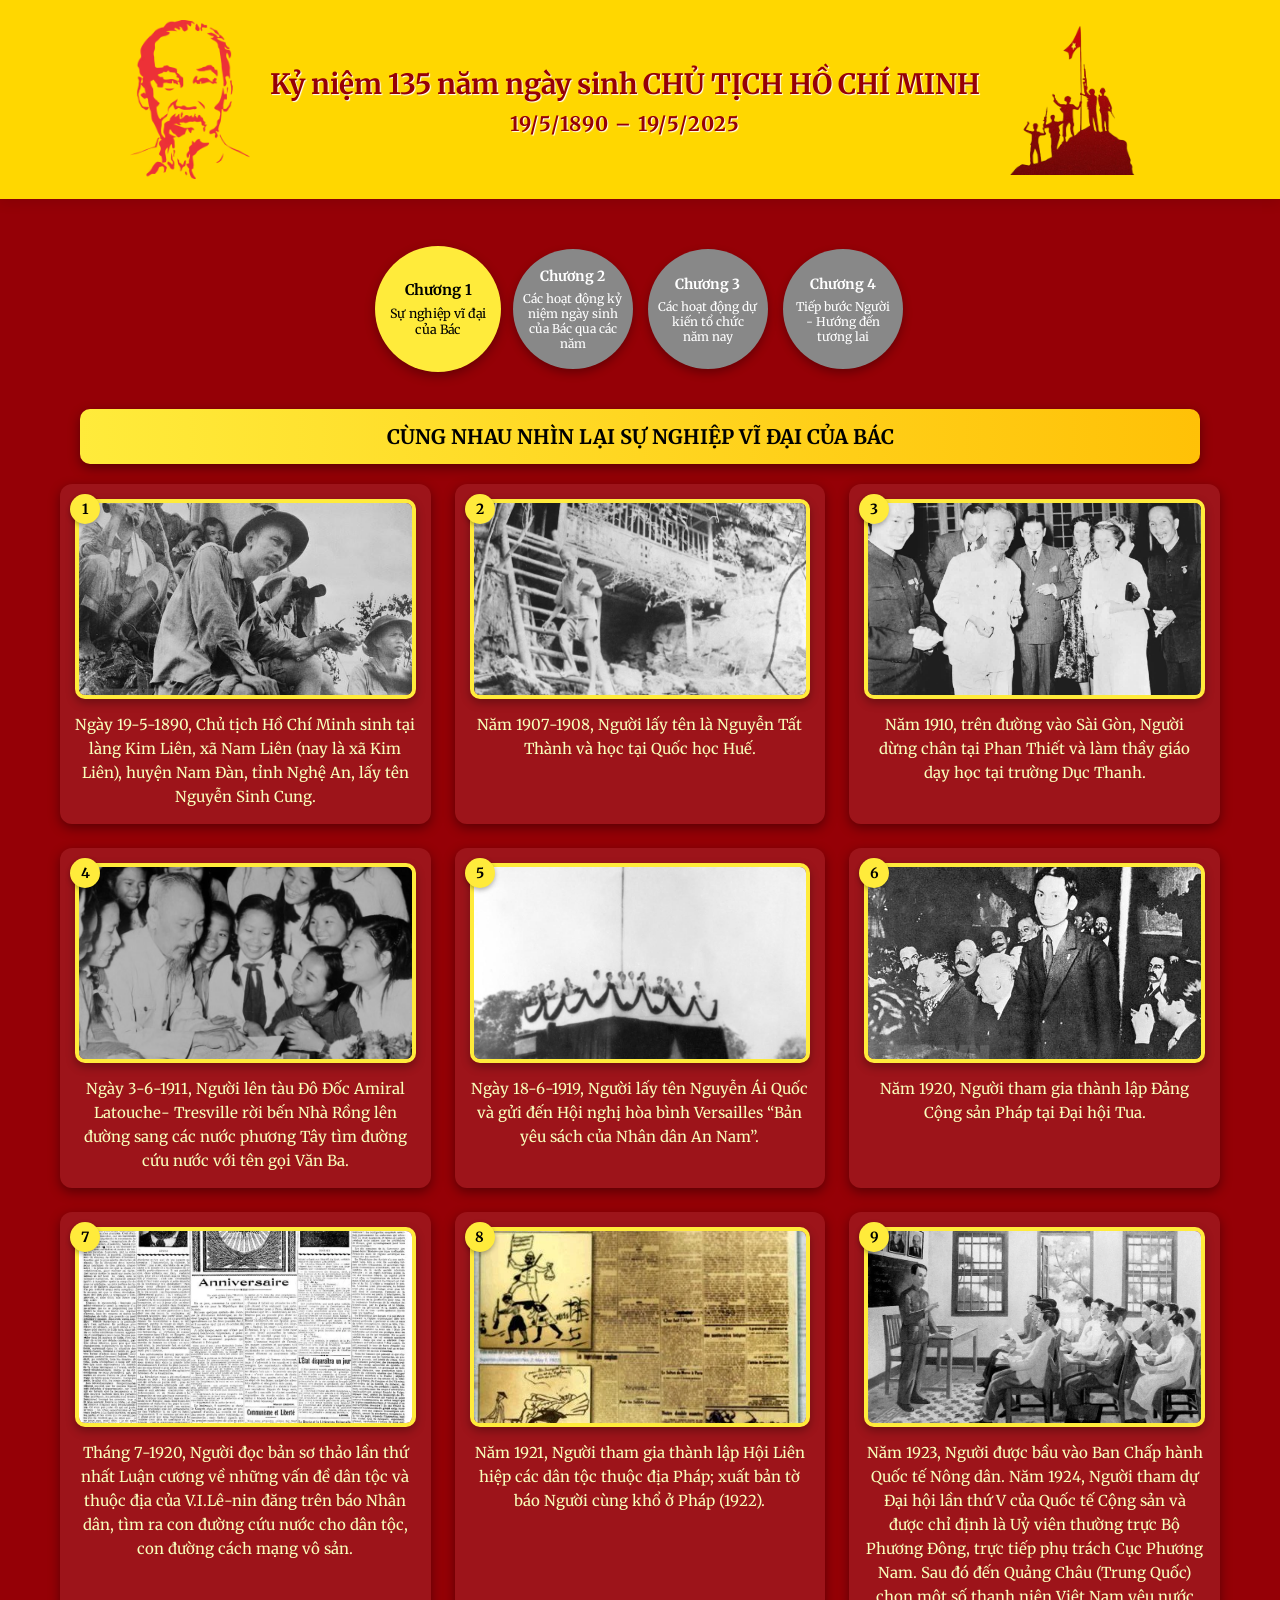
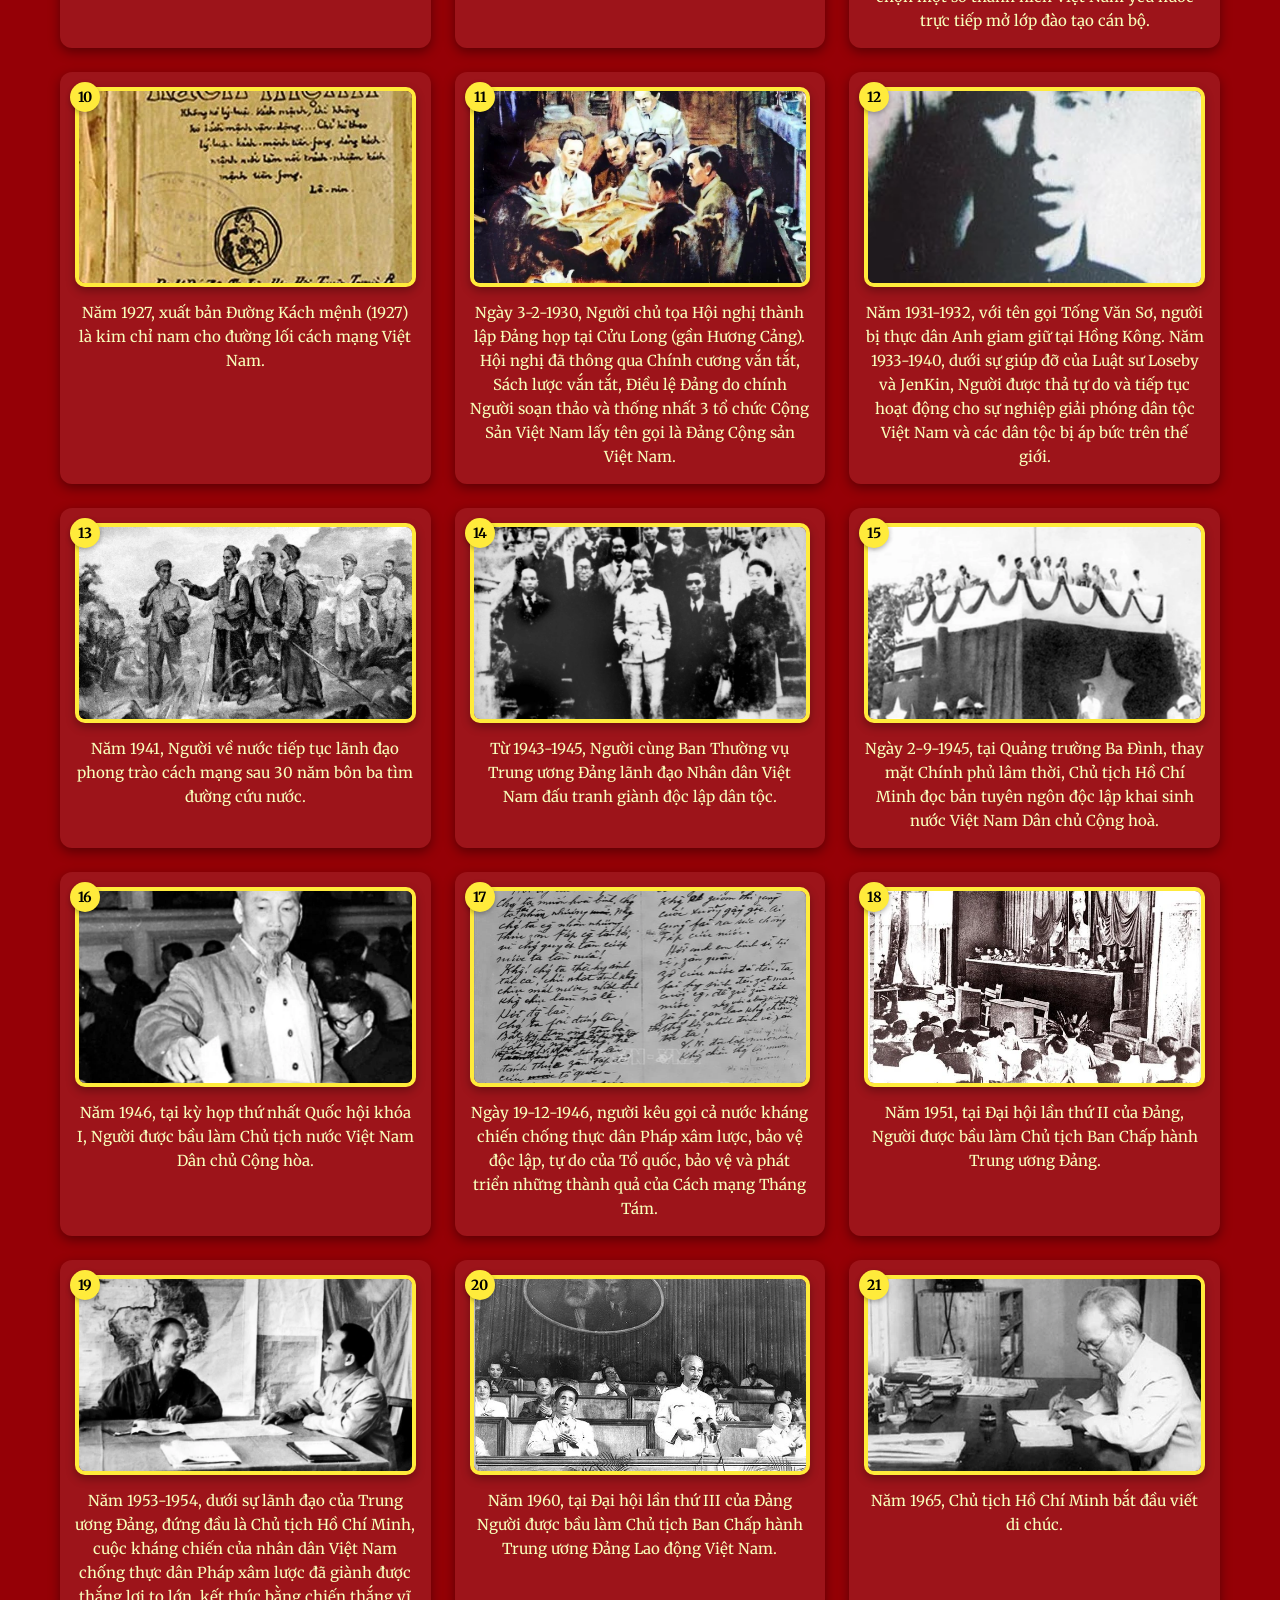
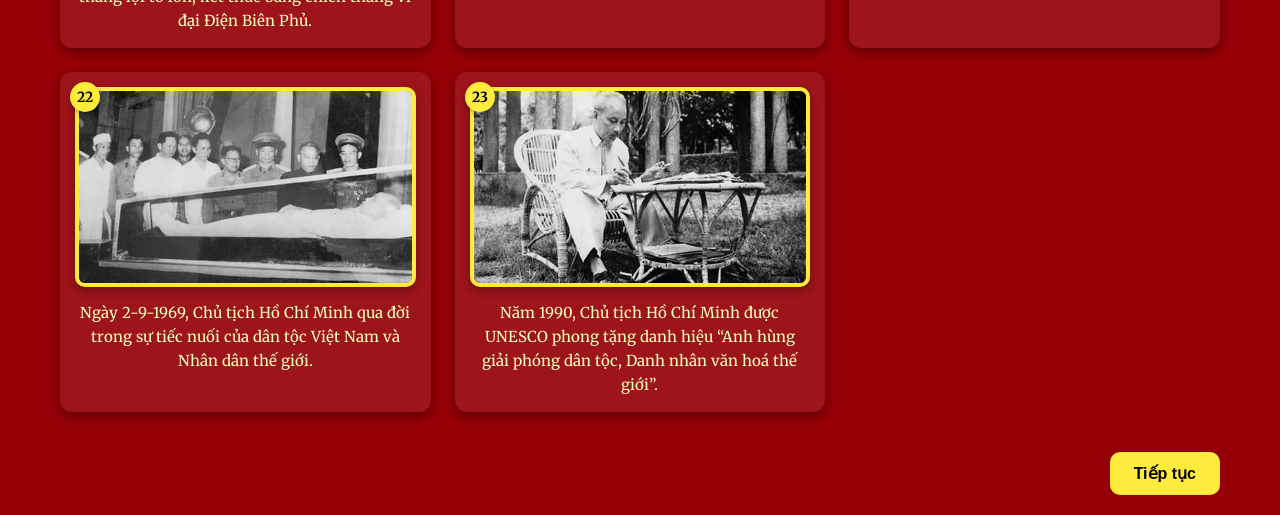
==== trang1.html @ f64d710d "update" ====
<!DOCTYPE html>
<html lang="vi">
<head>
  <meta charset="UTF-8">
  <meta name="viewport" content="width=device-width, initial-scale=1.0">
  <title>Trang 1</title>
  <link href="https://fonts.googleapis.com/css2?family=Roboto:wght@400;500&family=Playfair+Display:wght@700&display=swap" rel="stylesheet">
  <link rel="stylesheet" href="css/trang1.css">
</head>
<body>

  <div id="header-container"></div>

  <div class="body">

    <!-- Điều hướng chương -->
    <div class="chapter-nav">
      <div class="chapter current">Chương 1<br><span>Sự nghiệp vĩ đại của Bác</span></div>
      <div class="chapter">Chương 2<br><span>Các hoạt động kỷ niệm ngày sinh của Bác qua các năm</span></div>
      <div class="chapter">Chương 3<br><span>Các hoạt động dự kiến tổ chức năm nay</span></div>
      <div class="chapter">Chương 4<br><span>Tiếp bước Người - Hướng đến tương lai</span></div>
    </div>    

    <!-- Tiêu đề + Video -->
    <div class="intro-card">
      <div class="section-heading">
        <p>CÙNG NHAU NHÌN LẠI SỰ NGHIỆP VĨ ĐẠI CỦA BÁC</p>
     </div>
    </div>

    <!-- Thư viện hình ảnh -->
    <div class="gallery-grid">
      
      <figure>
        <img class="anh" src="images/trang1/1.webp" alt="Chiến dịch Hồ Chí Minh">
        <figcaption>Ngày 19-5-1890, Chủ tịch Hồ Chí Minh sinh tại làng Kim Liên, xã Nam Liên (nay là xã Kim Liên), huyện Nam Đàn, tỉnh Nghệ An, lấy tên Nguyễn Sinh Cung.</figcaption>
      </figure>

      <figure>
        <img class="anh" src="images/trang1/2.webp" alt="Hang Bồng Tân Trào">
        <figcaption>Năm 1907-1908, Người lấy tên là Nguyễn Tất Thành và học tại Quốc học Huế.</figcaption>
      </figure>

      <figure>
        <img class="anh" src="images/trang1/3.webp" alt="Tiếp đoàn Hòa bình Pháp">
        <figcaption>Năm 1910, trên đường vào Sài Gòn, Người dừng chân tại Phan Thiết và làm thầy giáo dạy học tại trường Dục Thanh.</figcaption>
      </figure>

      <figure>
        <img class="anh" src="images/trang1/4.webp" alt="Học sinh Trưng Vương">
        <figcaption>Ngày 3-6-1911, Người lên tàu Đô Đốc Amiral Latouche- Tresville rời bến Nhà Rồng lên đường sang các nước phương Tây tìm đường cứu nước với tên gọi Văn Ba.</figcaption>
      </figure>

      <figure>
        <img class="anh" src="images/trang1/5.webp" alt="Tuyên ngôn độc lập">
        <figcaption>Ngày 18-6-1919, Người lấy tên Nguyễn Ái Quốc và gửi đến Hội nghị hòa bình Versailles “Bản yêu sách của Nhân dân An Nam”.</figcaption>
      </figure>

      <figure>
        <img class="anh" src="images/trang1/6.webp" alt="Đền Hùng 1954">
        <figcaption>Năm 1920, Người tham gia thành lập Đảng Cộng sản Pháp tại Đại hội Tua.</figcaption>
      </figure>

      <figure>
        <img class="anh" src="images/trang1/7.webp" alt="Đền Hùng 1954">
        <figcaption>Tháng 7-1920, Người đọc bản sơ thảo lần thứ nhất Luận cương về những vấn đề dân tộc và thuộc địa của V.I.Lê-nin đăng trên báo Nhân dân, tìm ra con đường cứu nước cho dân tộc, con đường cách mạng vô sản.</figcaption>
      </figure>

      <figure>
        <img class="anh" src="images/trang1/8.webp" alt="Đền Hùng 1954">
        <figcaption>Năm 1921, Người tham gia thành lập Hội Liên hiệp các dân tộc thuộc địa Pháp; xuất bản tờ báo Người cùng khổ ở Pháp (1922).</figcaption>
      </figure>

      <figure>
        <img class="anh" src="images/trang1/9.webp" alt="Đền Hùng 1954">
        <figcaption>Năm 1923, Người được bầu vào Ban Chấp hành Quốc tế Nông dân. Năm 1924, Người tham dự Đại hội lần thứ V của Quốc tế Cộng sản và được chỉ định là Uỷ viên thường trực Bộ Phương Đông, trực tiếp phụ trách Cục Phương Nam. Sau đó đến Quảng Châu (Trung Quốc) chọn một số thanh niên Việt Nam yêu nước trực tiếp mở lớp đào tạo cán bộ.</figcaption>
      </figure>


      <figure>
        <img class="anh" src="images/trang1/10.webp" alt="Đền Hùng 1954">
        <figcaption>Năm 1927, xuất bản Đường Kách mệnh (1927) là kim chỉ nam cho đường lối cách mạng Việt Nam.</figcaption>
      </figure>

      <figure>
        <img class="anh" src="images/trang1/11.webp" alt="Đền Hùng 1954">
        <figcaption>Ngày 3-2-1930, Người chủ tọa Hội nghị thành lập Đảng họp tại Cửu Long (gần Hương Cảng). Hội nghị đã thông qua Chính cương vắn tắt, Sách lược vắn tắt, Điều lệ Đảng do chính Người soạn thảo và thống nhất 3 tổ chức Cộng Sản Việt Nam lấy tên gọi là Đảng Cộng sản Việt Nam.</figcaption>
      </figure>

      <figure>
        <img class="anh" src="images/trang1/12.webp" alt="Đền Hùng 1954">
        <figcaption>Năm 1931-1932, với tên gọi Tống Văn Sơ, người bị thực dân Anh giam giữ tại Hồng Kông. Năm 1933-1940, dưới sự giúp đỡ của Luật sư Loseby và JenKin, Người được thả tự do và tiếp tục hoạt động cho sự nghiệp giải phóng dân tộc Việt Nam và các dân tộc bị áp bức trên thế giới.</figcaption>
      </figure>

      <figure>
        <img class="anh" src="images/trang1/13.webp" alt="Đền Hùng 1954">
        <figcaption>Năm 1941, Người về nước tiếp tục lãnh đạo phong trào cách mạng sau 30 năm bôn ba tìm đường cứu nước.</figcaption>
      </figure>

      <figure>
        <img class="anh" src="images/trang1/14.webp" alt="Đền Hùng 1954">
        <figcaption>Từ 1943-1945, Người cùng Ban Thường vụ Trung ương Đảng lãnh đạo Nhân dân Việt Nam đấu tranh giành độc lập dân tộc.</figcaption>
      </figure>

      
      <figure>
        <img class="anh" src="images/trang1/15.webp" alt="Đền Hùng 1954">
        <figcaption>Ngày 2-9-1945, tại Quảng trường Ba Đình, thay mặt Chính phủ lâm thời, Chủ tịch Hồ Chí Minh đọc bản tuyên ngôn độc lập khai sinh nước Việt Nam Dân chủ Cộng hoà.</figcaption>
      </figure>

      <figure>
        <img class="anh" src="images/trang1/16.webp" alt="Đền Hùng 1954">
        <figcaption>Năm 1946, tại kỳ họp thứ nhất Quốc hội khóa I, Người được bầu làm Chủ tịch nước Việt Nam Dân chủ Cộng hòa.</figcaption>
      </figure>

      <figure>
        <img class="anh" src="images/trang1/17.webp" alt="Đền Hùng 1954">
        <figcaption>Ngày 19-12-1946, người kêu gọi cả nước kháng chiến chống thực dân Pháp xâm lược, bảo vệ độc lập, tự do của Tổ quốc, bảo vệ và phát triển những thành quả của Cách mạng Tháng Tám.</figcaption>
      </figure>

      <figure>
        <img class="anh" src="images/trang1/18.webp" alt="Đền Hùng 1954">
        <figcaption>Năm 1951, tại Đại hội lần thứ II của Đảng, Người được bầu làm Chủ tịch Ban Chấp hành Trung ương Đảng.</figcaption>
      </figure>

      <figure>
        <img class="anh" src="images/trang1/19.webp" alt="Đền Hùng 1954">
        <figcaption>Năm 1953-1954, dưới sự lãnh đạo của Trung ương Đảng, đứng đầu là Chủ tịch Hồ Chí Minh, cuộc kháng chiến của nhân dân Việt Nam chống thực dân Pháp xâm lược đã giành được thắng lợi to lớn, kết thúc bằng chiến thắng vĩ đại Điện Biên Phủ.</figcaption>
      </figure>

      <figure>
        <img class="anh" src="images/trang1/20.webp" alt="Đền Hùng 1954">
        <figcaption>Năm 1960, tại Đại hội lần thứ III của Đảng Người được bầu làm Chủ tịch Ban Chấp hành Trung ương Đảng Lao động Việt Nam.</figcaption>
      </figure>

      <figure>
        <img class="anh" src="images/trang1/21.webp" alt="Đền Hùng 1954">
        <figcaption>Năm 1965, Chủ tịch Hồ Chí Minh bắt đầu viết di chúc.</figcaption>
      </figure>

      <figure>
        <img class="anh" src="images/trang1/22.webp" alt="Đền Hùng 1954">
        <figcaption>Ngày 2-9-1969, Chủ tịch Hồ Chí Minh qua đời trong sự tiếc nuối của dân tộc Việt Nam và Nhân dân thế giới.</figcaption>
      </figure>

      <figure>
        <img class="anh" src="images/trang1/23.webp" alt="Đền Hùng 1954">
        <figcaption>Năm 1990, Chủ tịch Hồ Chí Minh được UNESCO phong tặng danh hiệu “Anh hùng giải phóng dân tộc, Danh nhân văn hoá thế giới”.</figcaption>
      </figure>

    </div>

    <div class="btn-container right-align">
      <a href="trang2.html"><button class="exploreBtn">Tiếp tục</button></a>
    </div>

  </div>

  
  <div id="myModal" class="modal">
    <span class="closeBtn" onclick="closeModal()">&times;</span>
    <span class="modal-nav modal-prev" onclick="navigate(-1)">&#8592;</span>
    <span class="modal-nav modal-next" onclick="navigate(1)">&#8594;</span>
    <img class="modal-content" id="modalImg">
    <div id="modalCaption"></div>
  </div>

  <script>
    fetch('components/header_1.html')
      .then(response => response.text())
      .then(data => {
        document.getElementById('header-container').innerHTML = data;
      });
  </script>

<script>
  const figures = document.querySelectorAll(".gallery-grid figure");
const modal = document.getElementById("myModal");
const modalImg = document.getElementById("modalImg");
const caption = document.getElementById("modalCaption");
const prevBtn = document.querySelector(".modal-prev");
const nextBtn = document.querySelector(".modal-next");
let currentIndex = 0;

figures.forEach((figure, index) => {
  figure.addEventListener("click", () => {
    currentIndex = index;
    openModal(figure);
  });
});

function openModal(figure) {
  const img = figure.querySelector("img");
  modal.style.display = "block";
  modalImg.src = img.src;
  caption.innerHTML = figure.querySelector("figcaption")?.innerHTML || "";
  updateNavigationButtons();
}

function closeModal() {
  modal.style.display = "none";
}

function navigate(direction) {
  currentIndex += direction;
  if (currentIndex < 0) currentIndex = figures.length - 1;
  if (currentIndex >= figures.length) currentIndex = 0;
  openModal(figures[currentIndex]);
}

function updateNavigationButtons() {
  // Reset buttons to default state
  prevBtn.classList.remove("disabled");
  nextBtn.classList.remove("disabled");

  // Disable the prev button on the first image
  if (currentIndex === 0) {
    prevBtn.classList.add("disabled");
  }

  // Disable the next button on the last image
  if (currentIndex === figures.length - 1) {
    nextBtn.classList.add("disabled");
  }
}

window.addEventListener("click", (e) => {
  if (e.target === modal) closeModal();
});

</script>

</body>
</html>
---- css/trang1.css ----
body {
  margin: 0;
  font-family: 'Roboto', sans-serif;
  background-color: #950006;
  color: #fff;
}

.body {
  padding: 20px;
  max-width: 1200px;
  margin: auto;
}

/* Điều hướng chương */
.chapter-nav {
  display: flex;
  justify-content: center;
  flex-wrap: wrap;
  gap: 15px;
  margin: 30px 0;
}

.chapter {
  width: 120px;
  height: 120px;
  background-color: #888; /* Màu xám mặc định */
  color: white;
  border-radius: 50%;
  text-align: center;
  padding: 10px;
  box-shadow: 0 4px 10px rgba(0,0,0,0.3);
  display: flex;
  flex-direction: column;
  justify-content: center;
  font-size: 14px;
  font-weight: bold;
  transition: transform 0.3s, background-color 0.3s;
}

.chapter span {
  font-weight: normal;
  font-size: 12px;
  display: block;
  margin-top: 6px;
}

.chapter.current {
  background-color: #ffeb3b; /* Màu vàng cho chương hiện tại */
  color: black;
  transform: scale(1.05);
}

.chapter:hover {
  transform: scale(1.07);
  cursor: pointer;
}

/* Tiêu đề */
.text {
  font-size: 26px;
  text-align: center;
  font-weight: bold;
  margin-bottom: 20px;
}

.section-title {
  margin-top: 40px;
  font-size: 22px;
  text-align: center;
  font-weight: bold;
}

/* Video */
.video {
  display: flex;
  justify-content: center;
  margin: 20px 0;
}

.media {
  width: 100%;
  max-width: 800px;
  border-radius: 12px;
  box-shadow: 0 4px 10px rgba(0, 0, 0, 0.4);
}

/* Gallery Grid */
.gallery-grid {
  display: grid;
  grid-template-columns: repeat(auto-fit, minmax(300px, 1fr));
  gap: 24px;
  counter-reset: figureCounter;
}

figure {
  background-color: rgba(255, 255, 255, 0.08);
  padding: 15px;
  border-radius: 12px;
  box-shadow: 0 4px 12px rgba(0, 0, 0, 0.4);
  transition: transform 0.3s;
  position: relative;
  counter-increment: figureCounter;
}

figure::before {
  content: counter(figureCounter);
  position: absolute;
  top: 10px;
  left: 10px;
  background-color: #ffeb3b;
  color: #000;
  width: 30px;
  height: 30px;
  border-radius: 50%;
  font-weight: bold;
  display: flex;
  align-items: center;
  justify-content: center;
  font-size: 14px;
  box-shadow: 0 2px 5px rgba(0,0,0,0.3);
  z-index: 1;
}

figure:hover {
  transform: translateY(-5px);
}

.anh {
  width: 100%;
  height: 200px;
  object-fit: cover;
  border-radius: 10px;
  border: 4px solid #ffeb3b;
  box-shadow: 0 4px 10px rgba(0, 0, 0, 0.3);
}

figcaption {
  color: #F8FFBB;
  font-size: 15px;
  margin-top: 10px;
  line-height: 1.6;
  text-align: center;
}

/* Nút chuyển trang */
.btn-container {
  margin-top: 40px;
  display: flex;
  justify-content: flex-end;
}

button {
  padding: 12px 24px;
  font-size: 16px;
  background-color: #ffeb3b;
  color: black;
  border: none;
  border-radius: 10px;
  cursor: pointer;
  font-weight: bold;
  transition: background-color 0.3s, transform 0.3s;
}

button:hover {
  background-color: #fdd835;
  transform: scale(1.05);
}

/* Responsive */
@media (max-width: 600px) {
  .chapter {
    width: 100px;
    height: 100px;
    font-size: 12px;
  }

  .chapter span {
    font-size: 10px;
  }

  .text {
    font-size: 20px;
  }

  .section-title {
    font-size: 18px;
  }

  figcaption {
    font-size: 14px;
  }

  figure::before {
    width: 26px;
    height: 26px;
    font-size: 12px;
  }
}

/* Modal */
.modal {
  display: none;
  position: fixed;
  z-index: 999;
  padding-top: 60px;
  left: 0;
  top: 0;
  width: 100%;
  height: 100%;
  overflow: auto;
  background-color: rgba(0,0,0,0.9);
}

.modal-content {
  margin: auto;
  display: block;
  max-width: 90%;
  max-height: 80vh;
  border-radius: 10px;
  box-shadow: 0 0 10px #000;
}

.closeBtn {
  position: absolute;
  top: 30px;
  right: 40px;
  color: #fff;
  font-size: 40px;
  font-weight: bold;
  cursor: pointer;
}
#modalCaption {
  text-align: center; /* Canh giữa nội dung caption */
  padding: 10px; /* Thêm padding để không bị dính vào cạnh modal */
  font-size: 16px;
  color: #fff;
  max-width: 90%; /* Đảm bảo không quá rộng */
  margin: 0 auto; /* Căn giữa nếu cần */
}
#caption {
  text-align: center; /* Căn giữa nội dung */
  color: #fff;
  margin-top: 10px;
  font-size: 18px;
  width: 800px; /* Độ dài cố định */
  position: absolute; /* Đảm bảo caption được căn giữa trong modal */
  left: 50%; /* Căn trái phải giữa */
  transform: translateX(-50%); /* Di chuyển 50% về bên trái để căn giữa */
  bottom: 20px; /* Đặt khoảng cách từ dưới lên */
}

.section-heading {
  margin: 40px 20px 20px;
  padding: 15px 20px;
  background: linear-gradient(90deg, #ffeb3b 0%, #ffc107 100%);
  border-radius: 10px;
  box-shadow: 0 4px 12px rgba(0, 0, 0, 0.4);
  text-align: center;
  color: #000;
  font-size: 20px;
  font-weight: bold;
}

.section-heading2 {
  margin: 40px 200px 20px 200px;
  padding: 15px 20px;
  background: linear-gradient(90deg, #ffeb3b 0%, #ffc107 100%);
  border-radius: 10px;
  box-shadow: 0 4px 12px rgba(0, 0, 0, 0.4);
  text-align: center;
  color: #000;
  font-size: 20px;
  font-weight: bold;
}

.modal-nav {
  position: absolute;
  top: 50%;
  transform: translateY(-50%);
  font-size: 3rem; /* to make it more visible */
  color: white;
  background-color: rgba(0, 0, 0, 0.4);
  border: none;
  padding: 0.5rem 1rem;
  cursor: pointer;
  z-index: 1001;
  border-radius: 50%;
  transition: background-color 0.3s ease, transform 0.2s;
}
.modal-nav.disabled {
  opacity: 0.5;
  pointer-events: none;
}
.modal-nav:hover {
  background-color: rgba(0, 0, 0, 0.7);
  transform: translateY(-50%) scale(1.1);
}

.modal-prev {
  left: 10px;
}

.modal-next {
  right: 10px;
}

.closeBtn {
  position: absolute;
  top: 15px;
  right: 20px;
  font-size: 2rem;
  color: white;
  cursor: pointer;
  z-index: 1001;
  transition: color 0.2s ease;
}

.closeBtn:hover {
  color: #ff5e5e;
}
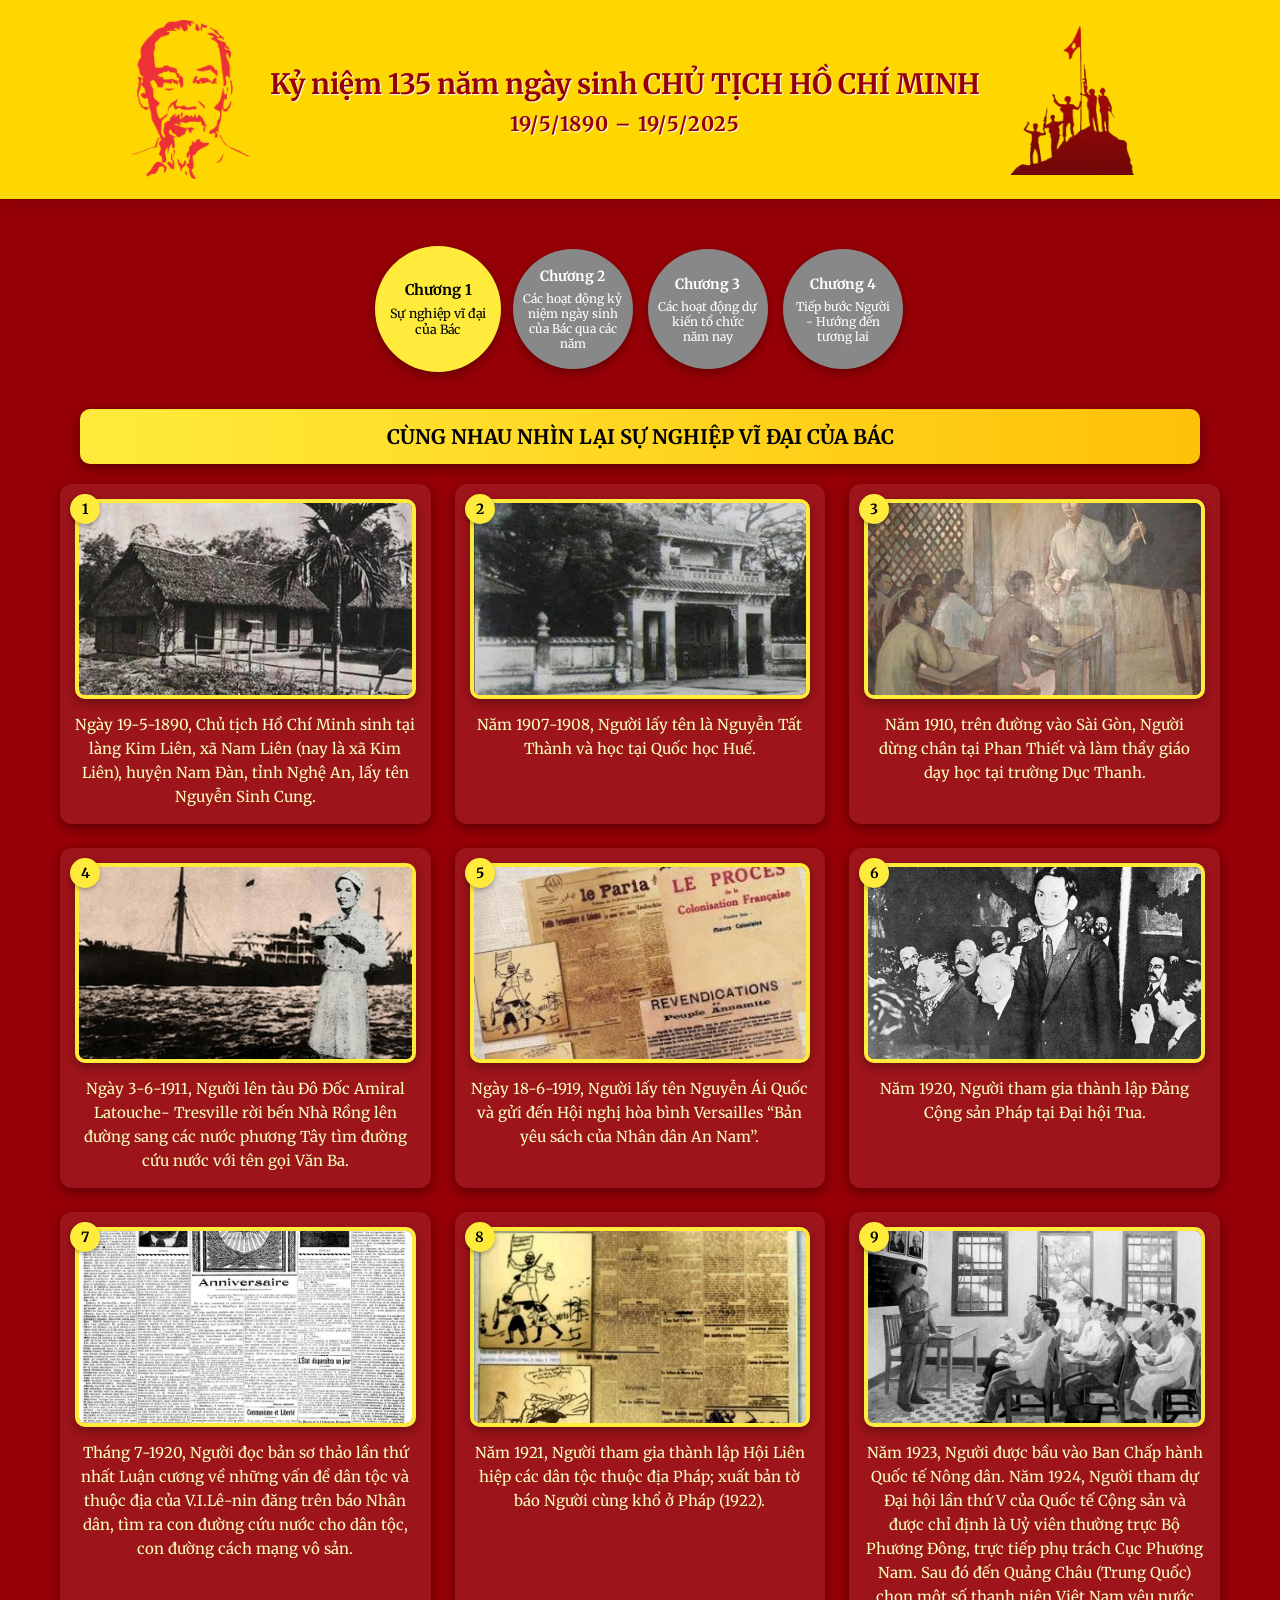
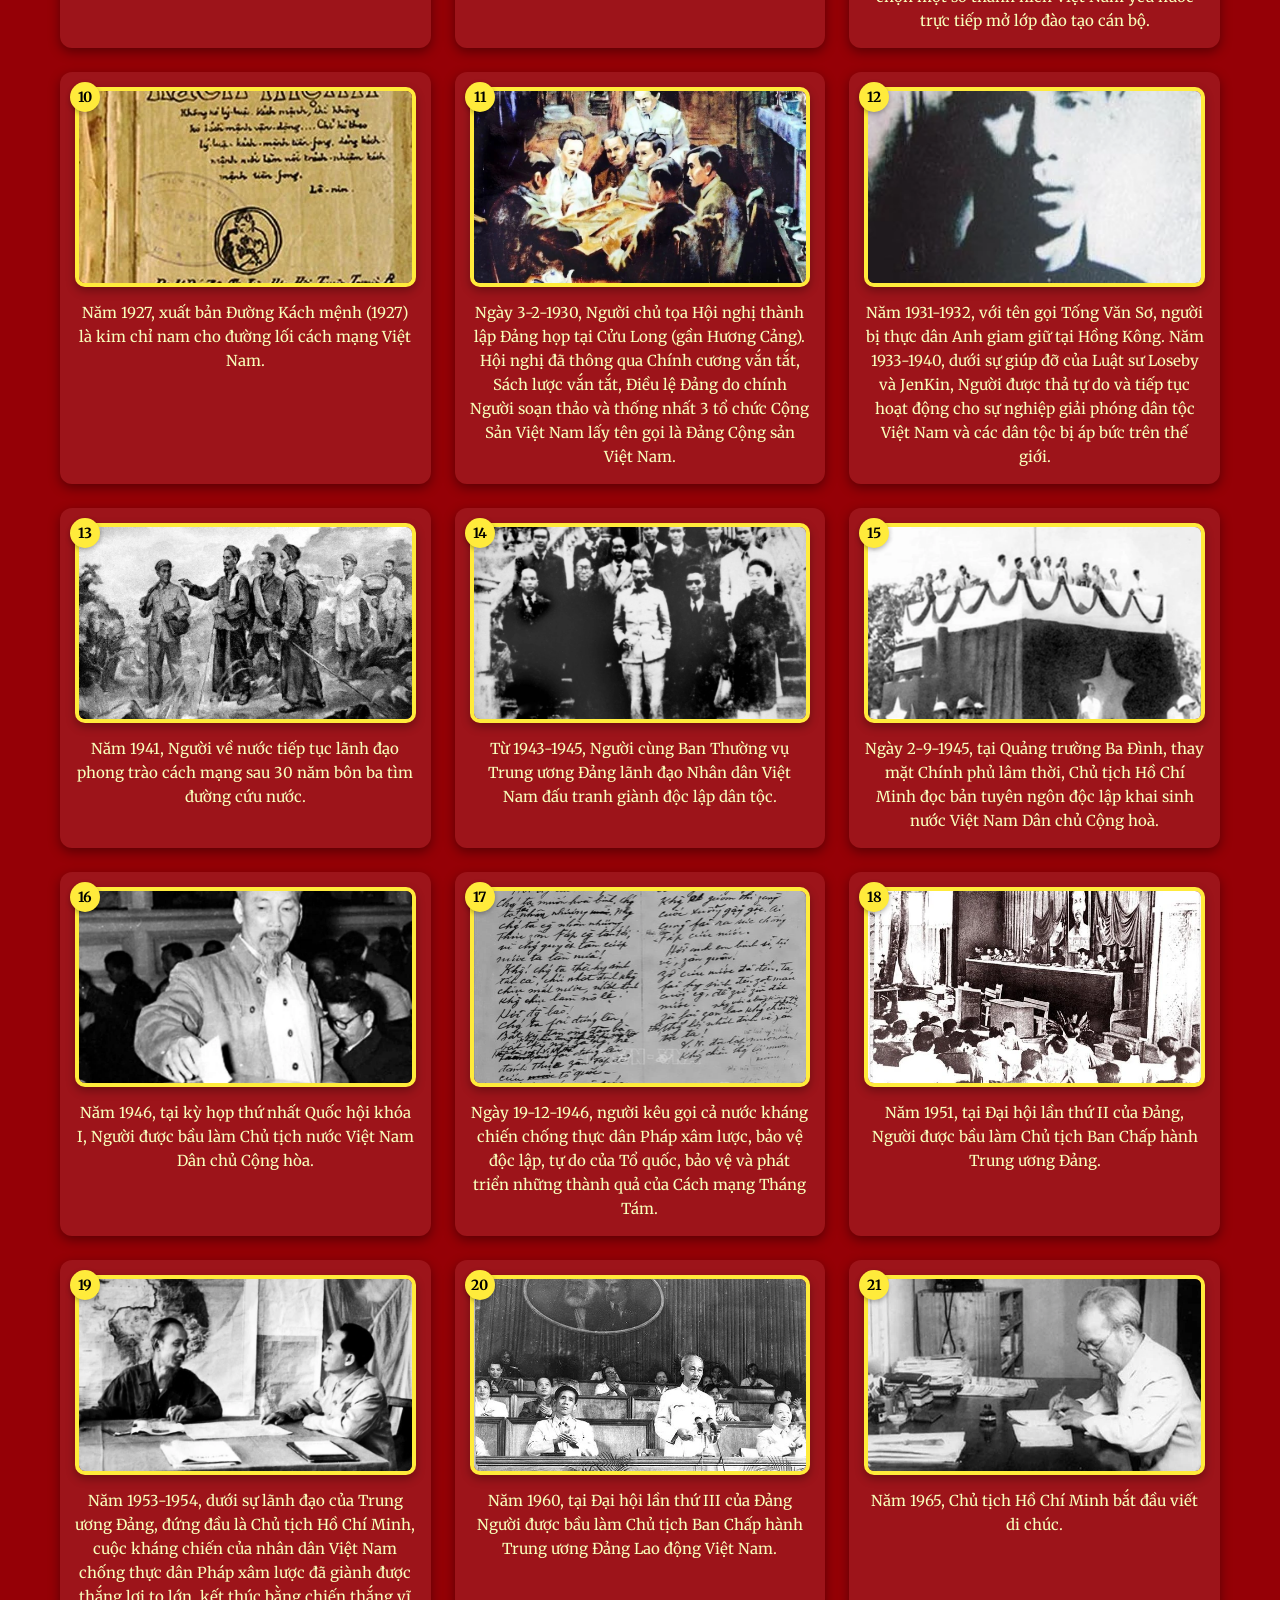
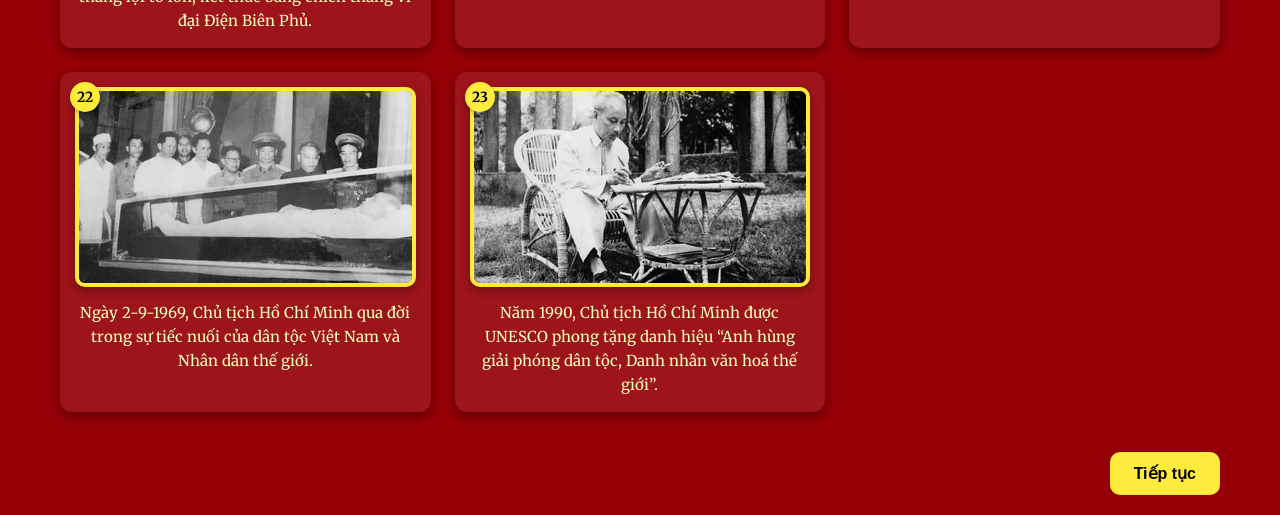
==== commit 7bdcf724: "update_final" ====
--- a/trang1.html
+++ b/trang1.html
@@ -29,126 +29,152 @@
     </div>
 
     <!-- Thư viện hình ảnh -->
-    <div class="gallery-grid">
-      
-      <figure>
+      <div class="gallery-grid">
+      <figure class="tooltip-wrapper">
         <img class="anh" src="images/trang1/1.webp" alt="Chiến dịch Hồ Chí Minh">
-        <figcaption>Ngày 19-5-1890, Chủ tịch Hồ Chí Minh sinh tại làng Kim Liên, xã Nam Liên (nay là xã Kim Liên), huyện Nam Đàn, tỉnh Nghệ An, lấy tên Nguyễn Sinh Cung.</figcaption>
-      </figure>
-
-      <figure>
+        <figcaption>
+          Ngày 19-5-1890, Chủ tịch Hồ Chí Minh sinh tại làng Kim Liên, xã Nam Liên (nay là xã Kim Liên), huyện Nam Đàn, tỉnh Nghệ An, lấy tên Nguyễn Sinh Cung.
+        </figcaption>
+        <span class="tooltiptext">💡 Nhấp vào để xem chi tiết</span>
+      </figure>
+
+
+      <figure class="tooltip-wrapper">
         <img class="anh" src="images/trang1/2.webp" alt="Hang Bồng Tân Trào">
         <figcaption>Năm 1907-1908, Người lấy tên là Nguyễn Tất Thành và học tại Quốc học Huế.</figcaption>
-      </figure>
-
-      <figure>
+        <span class="tooltiptext">💡 Nhấp vào để xem chi tiết</span>
+      </figure>
+
+      <figure class="tooltip-wrapper">
         <img class="anh" src="images/trang1/3.webp" alt="Tiếp đoàn Hòa bình Pháp">
         <figcaption>Năm 1910, trên đường vào Sài Gòn, Người dừng chân tại Phan Thiết và làm thầy giáo dạy học tại trường Dục Thanh.</figcaption>
-      </figure>
-
-      <figure>
+        <span class="tooltiptext">💡 Nhấp vào để xem chi tiết</span>
+      </figure>
+
+      <figure class="tooltip-wrapper">
         <img class="anh" src="images/trang1/4.webp" alt="Học sinh Trưng Vương">
         <figcaption>Ngày 3-6-1911, Người lên tàu Đô Đốc Amiral Latouche- Tresville rời bến Nhà Rồng lên đường sang các nước phương Tây tìm đường cứu nước với tên gọi Văn Ba.</figcaption>
-      </figure>
-
-      <figure>
+        <span class="tooltiptext">💡 Nhấp vào để xem chi tiết</span>
+      </figure>
+
+      <figure class="tooltip-wrapper">
         <img class="anh" src="images/trang1/5.webp" alt="Tuyên ngôn độc lập">
         <figcaption>Ngày 18-6-1919, Người lấy tên Nguyễn Ái Quốc và gửi đến Hội nghị hòa bình Versailles “Bản yêu sách của Nhân dân An Nam”.</figcaption>
-      </figure>
-
-      <figure>
+        <span class="tooltiptext">💡 Nhấp vào để xem chi tiết</span>
+      </figure>
+
+      <figure class="tooltip-wrapper">
         <img class="anh" src="images/trang1/6.webp" alt="Đền Hùng 1954">
         <figcaption>Năm 1920, Người tham gia thành lập Đảng Cộng sản Pháp tại Đại hội Tua.</figcaption>
-      </figure>
-
-      <figure>
+        <span class="tooltiptext">💡 Nhấp vào để xem chi tiết</span>
+      </figure>
+
+      <figure class="tooltip-wrapper">
         <img class="anh" src="images/trang1/7.webp" alt="Đền Hùng 1954">
         <figcaption>Tháng 7-1920, Người đọc bản sơ thảo lần thứ nhất Luận cương về những vấn đề dân tộc và thuộc địa của V.I.Lê-nin đăng trên báo Nhân dân, tìm ra con đường cứu nước cho dân tộc, con đường cách mạng vô sản.</figcaption>
-      </figure>
-
-      <figure>
+        <span class="tooltiptext">💡 Nhấp vào để xem chi tiết</span>
+      </figure>
+
+      <figure class="tooltip-wrapper">
         <img class="anh" src="images/trang1/8.webp" alt="Đền Hùng 1954">
         <figcaption>Năm 1921, Người tham gia thành lập Hội Liên hiệp các dân tộc thuộc địa Pháp; xuất bản tờ báo Người cùng khổ ở Pháp (1922).</figcaption>
-      </figure>
-
-      <figure>
+        <span class="tooltiptext">💡 Nhấp vào để xem chi tiết</span>
+      </figure>
+
+      <figure class="tooltip-wrapper">
         <img class="anh" src="images/trang1/9.webp" alt="Đền Hùng 1954">
         <figcaption>Năm 1923, Người được bầu vào Ban Chấp hành Quốc tế Nông dân. Năm 1924, Người tham dự Đại hội lần thứ V của Quốc tế Cộng sản và được chỉ định là Uỷ viên thường trực Bộ Phương Đông, trực tiếp phụ trách Cục Phương Nam. Sau đó đến Quảng Châu (Trung Quốc) chọn một số thanh niên Việt Nam yêu nước trực tiếp mở lớp đào tạo cán bộ.</figcaption>
-      </figure>
-
-
-      <figure>
+        <span class="tooltiptext">💡 Nhấp vào để xem chi tiết</span>
+      </figure>
+
+
+      <figure class="tooltip-wrapper">
         <img class="anh" src="images/trang1/10.webp" alt="Đền Hùng 1954">
         <figcaption>Năm 1927, xuất bản Đường Kách mệnh (1927) là kim chỉ nam cho đường lối cách mạng Việt Nam.</figcaption>
-      </figure>
-
-      <figure>
+        <span class="tooltiptext">💡 Nhấp vào để xem chi tiết</span>
+      </figure>
+
+      <figure class="tooltip-wrapper">
         <img class="anh" src="images/trang1/11.webp" alt="Đền Hùng 1954">
         <figcaption>Ngày 3-2-1930, Người chủ tọa Hội nghị thành lập Đảng họp tại Cửu Long (gần Hương Cảng). Hội nghị đã thông qua Chính cương vắn tắt, Sách lược vắn tắt, Điều lệ Đảng do chính Người soạn thảo và thống nhất 3 tổ chức Cộng Sản Việt Nam lấy tên gọi là Đảng Cộng sản Việt Nam.</figcaption>
-      </figure>
-
-      <figure>
+        <span class="tooltiptext">💡 Nhấp vào để xem chi tiết</span>
+      </figure>
+
+      <figure class="tooltip-wrapper">
         <img class="anh" src="images/trang1/12.webp" alt="Đền Hùng 1954">
         <figcaption>Năm 1931-1932, với tên gọi Tống Văn Sơ, người bị thực dân Anh giam giữ tại Hồng Kông. Năm 1933-1940, dưới sự giúp đỡ của Luật sư Loseby và JenKin, Người được thả tự do và tiếp tục hoạt động cho sự nghiệp giải phóng dân tộc Việt Nam và các dân tộc bị áp bức trên thế giới.</figcaption>
-      </figure>
-
-      <figure>
+        <span class="tooltiptext">💡 Nhấp vào để xem chi tiết</span>
+      </figure>
+
+      <figure class="tooltip-wrapper">
         <img class="anh" src="images/trang1/13.webp" alt="Đền Hùng 1954">
         <figcaption>Năm 1941, Người về nước tiếp tục lãnh đạo phong trào cách mạng sau 30 năm bôn ba tìm đường cứu nước.</figcaption>
-      </figure>
-
-      <figure>
+        <span class="tooltiptext">💡 Nhấp vào để xem chi tiết</span>
+      </figure>
+
+      <figure class="tooltip-wrapper">
         <img class="anh" src="images/trang1/14.webp" alt="Đền Hùng 1954">
         <figcaption>Từ 1943-1945, Người cùng Ban Thường vụ Trung ương Đảng lãnh đạo Nhân dân Việt Nam đấu tranh giành độc lập dân tộc.</figcaption>
+        <span class="tooltiptext">💡 Nhấp vào để xem chi tiết</span>
       </figure>
 
       
-      <figure>
+      <figure class="tooltip-wrapper">
         <img class="anh" src="images/trang1/15.webp" alt="Đền Hùng 1954">
         <figcaption>Ngày 2-9-1945, tại Quảng trường Ba Đình, thay mặt Chính phủ lâm thời, Chủ tịch Hồ Chí Minh đọc bản tuyên ngôn độc lập khai sinh nước Việt Nam Dân chủ Cộng hoà.</figcaption>
-      </figure>
-
-      <figure>
+        <span class="tooltiptext">💡 Nhấp vào để xem chi tiết</span>
+      </figure>
+
+      <figure class="tooltip-wrapper">
         <img class="anh" src="images/trang1/16.webp" alt="Đền Hùng 1954">
         <figcaption>Năm 1946, tại kỳ họp thứ nhất Quốc hội khóa I, Người được bầu làm Chủ tịch nước Việt Nam Dân chủ Cộng hòa.</figcaption>
-      </figure>
-
-      <figure>
+        <span class="tooltiptext">💡 Nhấp vào để xem chi tiết</span>
+      </figure>
+
+      <figure class="tooltip-wrapper">
         <img class="anh" src="images/trang1/17.webp" alt="Đền Hùng 1954">
         <figcaption>Ngày 19-12-1946, người kêu gọi cả nước kháng chiến chống thực dân Pháp xâm lược, bảo vệ độc lập, tự do của Tổ quốc, bảo vệ và phát triển những thành quả của Cách mạng Tháng Tám.</figcaption>
-      </figure>
-
-      <figure>
+        <span class="tooltiptext">💡 Nhấp vào để xem chi tiết</span>
+      </figure>
+
+      <figure class="tooltip-wrapper">
         <img class="anh" src="images/trang1/18.webp" alt="Đền Hùng 1954">
         <figcaption>Năm 1951, tại Đại hội lần thứ II của Đảng, Người được bầu làm Chủ tịch Ban Chấp hành Trung ương Đảng.</figcaption>
-      </figure>
-
-      <figure>
+        <span class="tooltiptext">💡 Nhấp vào để xem chi tiết</span>
+      </figure>
+
+      <figure class="tooltip-wrapper">
         <img class="anh" src="images/trang1/19.webp" alt="Đền Hùng 1954">
         <figcaption>Năm 1953-1954, dưới sự lãnh đạo của Trung ương Đảng, đứng đầu là Chủ tịch Hồ Chí Minh, cuộc kháng chiến của nhân dân Việt Nam chống thực dân Pháp xâm lược đã giành được thắng lợi to lớn, kết thúc bằng chiến thắng vĩ đại Điện Biên Phủ.</figcaption>
-      </figure>
-
-      <figure>
+        <span class="tooltiptext">💡 Nhấp vào để xem chi tiết</span>
+      </figure>
+
+      <figure class="tooltip-wrapper">
         <img class="anh" src="images/trang1/20.webp" alt="Đền Hùng 1954">
         <figcaption>Năm 1960, tại Đại hội lần thứ III của Đảng Người được bầu làm Chủ tịch Ban Chấp hành Trung ương Đảng Lao động Việt Nam.</figcaption>
-      </figure>
-
-      <figure>
+        <span class="tooltiptext">💡 Nhấp vào để xem chi tiết</span>
+      </figure>
+
+      <figure class="tooltip-wrapper">
         <img class="anh" src="images/trang1/21.webp" alt="Đền Hùng 1954">
         <figcaption>Năm 1965, Chủ tịch Hồ Chí Minh bắt đầu viết di chúc.</figcaption>
-      </figure>
-
-      <figure>
+        <span class="tooltiptext">💡 Nhấp vào để xem chi tiết</span>
+      </figure>
+
+      <figure class="tooltip-wrapper">
         <img class="anh" src="images/trang1/22.webp" alt="Đền Hùng 1954">
         <figcaption>Ngày 2-9-1969, Chủ tịch Hồ Chí Minh qua đời trong sự tiếc nuối của dân tộc Việt Nam và Nhân dân thế giới.</figcaption>
-      </figure>
-
-      <figure>
+        <span class="tooltiptext">💡 Nhấp vào để xem chi tiết</span>
+      </figure>
+
+      <figure class="tooltip-wrapper">
         <img class="anh" src="images/trang1/23.webp" alt="Đền Hùng 1954">
         <figcaption>Năm 1990, Chủ tịch Hồ Chí Minh được UNESCO phong tặng danh hiệu “Anh hùng giải phóng dân tộc, Danh nhân văn hoá thế giới”.</figcaption>
+        <span class="tooltiptext">💡 Nhấp vào để xem chi tiết</span>
       </figure>
 
     </div>
+    
 
     <div class="btn-container right-align">
       <a href="trang2.html"><button class="exploreBtn">Tiếp tục</button></a>
@@ -165,6 +191,7 @@
     <div id="modalCaption"></div>
   </div>
 
+
   <script>
     fetch('components/header_1.html')
       .then(response => response.text())
--- a/css/trang1.css
+++ b/css/trang1.css
@@ -318,3 +318,32 @@
 .closeBtn:hover {
   color: #ff5e5e;
 }
+
+
+
+.tooltip-wrapper {
+  position: relative;
+  display: inline-block;
+}
+
+.tooltip-wrapper .tooltiptext {
+  visibility: hidden;
+  position: absolute;
+  bottom: 100%;
+  left: 50%;
+  transform: translateX(-50%);
+  background-color: #333;
+  color: #fff;
+  padding: 6px 10px;
+  border-radius: 6px;
+  font-size: 13px;
+  white-space: nowrap;
+  opacity: 0;
+  transition: opacity 0.3s ease;
+  z-index: 10;
+}
+
+.tooltip-wrapper:hover .tooltiptext {
+  visibility: visible;
+  opacity: 1;
+}
